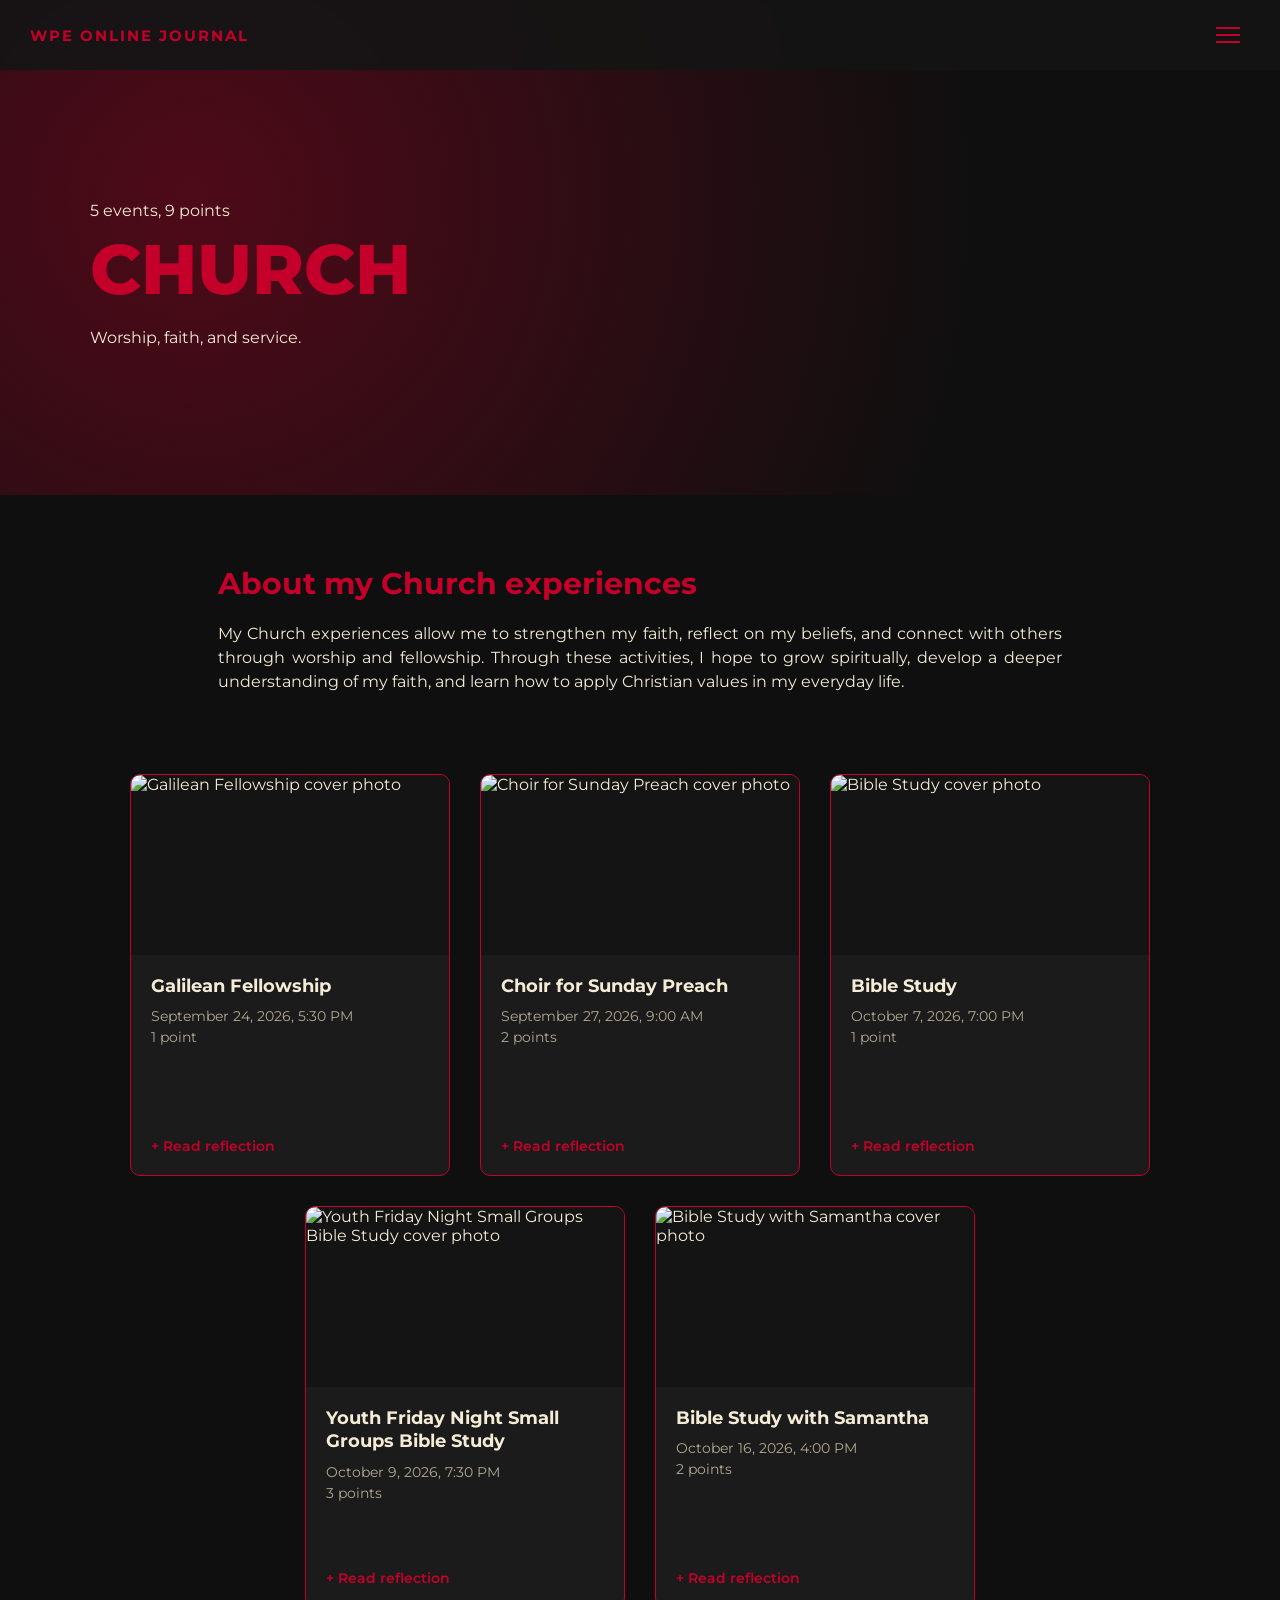
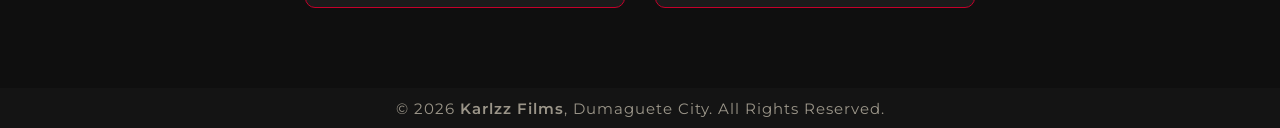
==== HTML/church.html @ ab8cbc05 "Add files via upload" ====
<!DOCTYPE html>
<html>
	<head>
		<meta charset="UTF-8">
		<meta name="viewport" content="width=device-width, initial-scale=1">
		<title>Church | WPE Online Journal</title>
		<link rel="shortcut icon" href="../IMAGES/Icons/favicon.ico" type="image/x-icon">
		<link rel="stylesheet" href="../CSS/global.css">
		<link rel="stylesheet" href="../CSS/darktheme.css" id="changeTheme">
	</head>

	<body>
		<div class="topsection">
			<!--Header Section-->
			<div class="header">
				<h2>WPE Online Journal</h2>
			</div>

			<!--Navigation Section (hamburger menu)-->
			<div class="nav">
				<details class="menu">
					<summary class="menubtn" aria-label="Open menu"><span></span><span></span><span></span></summary>
					<div class="menupanel">
						<a href="../index.html">Home</a>
						<a href="church.html" id="active">Church</a>
						<a href="classroom.html">Classroom</a>
						<a href="community.html">Community</a>
						<a href="court.html">Court</a>
						<a href="culture.html">Culture</a>
						<div class="menutheme">
							<p><img src="../IMAGES/Icons/themeicon1.png" alt="Theme Icon" id="themeicon">Theme</p>
							<div>
								<button class="themebtn" onclick="darkTheme()">Dark</button>
								<button class="themebtn" onclick="lightTheme()">Light</button>
							</div>
						</div>
					</div>
				</details>
			</div>
		</div>

		<!--Main Section-->
		<div class="main">
			<div class="herophotocontainer">
				<div class="herotext">
					<p>5 events, 9 points</p>
					<h1>Church</h1>
					<p>Worship, faith, and service.</p>
				</div>
			</div>
			<div class="section">
				<div class="introduction">
					<h2>About my Church experiences</h2>
					<p>My Church experiences allow me to strengthen my faith, reflect on my beliefs, and connect with others through worship and fellowship. Through these activities, I hope to grow spiritually, develop a deeper understanding of my faith, and learn how to apply Christian values in my everyday life.
</p>
				</div>
				<div class="cards">
				<details class="card">
					<summary>
						<img src="../IMAGES/Photos/fellow1.jpeg" alt="Galilean Fellowship cover photo" class="cardcover">
						<div class="cardinfo">
							<h3>Galilean Fellowship</h3>
							<span class="carddate">September 24, 2026, 5:30 PM</span>
							<span class="cardpoints">1 point</span>
							<span class="cardhint"></span>
						</div>
					</summary>
					<div class="cardbody">
						<dl class="cardmeta">
							<dt>Organizer</dt><dd>University Spiritual Life Council</dd>
							<dt>My involvement</dt><dd>Participant</dd>
							<dt>Evidence</dt><dd>Picture</dd>
						</dl>
						<h4>Reflection</h4>
						<p>The Galilean Fellowship was held on September 24, 2026, at the Silliman University Amphitheater. It was attended by CHS students, and I participated with my friends and classmates from CHS 1-EE. At the beginning of the activity, we sang and danced along to songs, including “This Is the Day.” After that, we went to our assigned groups and formed a circle where we introduced ourselves to one another. We then read Bible verses and had a question-and-answer session about them. The activity ended with snacks, a closing prayer, and everyone going home. My role in the activity was simply as a participant, but I actively joined the different parts of the fellowship.</p>
						<p>Before the activity, I expected it to be a little boring because I thought it would mostly consist of lectures. However, it turned out to be a fun and interactive experience. One thing I learned from the activity was always to remember things with gratitude and to appreciate what I have. It reminded me that the things I have now are not something I achieved completely on my own, because there are people who helped me along the way. During the activity, I was excited to see what would happen next, and afterward, I felt closer to God and to the friends who have helped me and continue to be there for me. I also realized that there are many things I have right now that I have not really expressed my appreciation for, especially toward the people who helped me achieve them.</p>
						<p>The experience made me look at the people and things around me differently. I realized that gratitude should not only be something I feel privately but something that I should also express to the people who have been there for me. I can apply what I learned by becoming more appreciative of the people who are willing to stay by my side and help me when I face uncertainty in life. I also want to continue being involved in activities where I can strengthen my relationship with God and with the people around me. If I were to participate in the activity again, I would try to be even more involved and pay closer attention to the lessons being shared so I could understand and reflect on them more deeply.</p>
						<p>Because of this activity, I am more aware of the people who have helped me become who I am today, and I am reminded to appreciate them while they are still by my side.</p>
						<h4>Evidence of participation</h4>
						<div class="evidence">
							<img src="../IMAGES/Photos/fellow1.jpeg" alt="Galilean Fellowship, evidence photo 1">
							<img src="../IMAGES/Photos/fellow2.jpeg" alt="Galilean Fellowship, evidence photo 2">
							<img src="../IMAGES/Photos/fellow3.jpeg" alt="Galilean Fellowship, evidence photo 3">
						</div>
					</div>
				</details>
				<details class="card">
					<summary>
						<img src="../IMAGES/Photos/preach1.jpg" alt="Choir for Sunday Preach cover photo" class="cardcover">
						<div class="cardinfo">
							<h3>Choir for Sunday Preach</h3>
							<span class="carddate">September 27, 2026, 9:00 AM</span>
							<span class="cardpoints">2 points</span>
							<span class="cardhint"></span>
						</div>
					</summary>
					<div class="cardbody">
						<dl class="cardmeta">
							<dt>Organizer</dt><dd>January Alpuerto</dd>
							<dt>My involvement</dt><dd>Choir Member</dd>
							<dt>Evidence</dt><dd>Picture</dd>
						</dl>
						<h4>Reflection</h4>
						<p>On September 27, 2026, I participated as a guitarist in a Sunday service at the Chapel of Evangel in Silliman University. Before the service started, my fellow choir members and I rehearsed and prepared for the service. During the service, we accompanied the hymns with the choir, and we also played the song “God Will Make a Way.” I participated together with my friend Lyrico, our CHS instructor Rev. January Alpuerto, and the other choir members. My main responsibility was to play the guitar and do my part while working together with the rest of the choir.</p>
						<p>Before the activity, I was really nervous because I kept overthinking that I might mess something up while playing the guitar. However, I learned that panicking during a performance would only make things worse, so I needed to stay calm and trust myself. I also learned more about the message of the song “God Will Make a Way.” It reminded me that even when I feel like I cannot do something or become nervous about it, God can still make a way for me to do better. My values of faith, teamwork, and responsibility were also expressed through the activity. I showed faith by trusting God's plan, teamwork by rehearsing and practicing with the choir, and responsibility by doing my part and helping others do theirs.</p>
						<p>This experience changed the way I think about performing in front of people. Before, I always thought about playing for them, but after this experience, I started thinking about playing for myself, for God, and for the better. I want to continue participating in the choir whenever I have the opportunity, while becoming more willing to contribute my ideas and participate actively. The experience also helped me become closer to God, one step at a time, while giving me more experience playing with a choir. If I were to do this activity again, I would prepare more, stop overthinking, and be more willing to share my ideas. For example, I had an idea of dividing the choir into main vocals and second voices, but I was too shy to suggest it. Next time, I want to avoid letting good ideas go to waste just because I am nervous about sharing them.</p>
						<p>Because of this activity, I am more willing to trust God's plan, stay calm when facing pressure, and continue improving instead of letting fear and overthinking stop me from doing what I can.</p>
						<h4>Evidence of participation</h4>
						<div class="evidence">
							<img src="../IMAGES/Photos/preach1.jpg" alt="Choir for Sunday Preach, evidence photo 1">
							<img src="../IMAGES/Photos/preach2.jpg" alt="Choir for Sunday Preach, evidence photo 2">
						</div>
					</div>
				</details>
				<details class="card">
					<summary>
						<img src="../IMAGES/Photos/les1.jpg" alt="Bible Study cover photo" class="cardcover">
						<div class="cardinfo">
							<h3>Bible Study</h3>
							<span class="carddate">October 7, 2026, 7:00 PM</span>
							<span class="cardpoints">1 point</span>
							<span class="cardhint"></span>
						</div>
					</summary>
					<div class="cardbody">
						<dl class="cardmeta">
							<dt>Organizer</dt><dd>Menelissa Abella</dd>
							<dt>My involvement</dt><dd>Participant</dd>
							<dt>Evidence</dt><dd>Picture</dd>
						</dl>
						<h4>Reflection</h4>
						<p>I attended a Bible study with Leslie and Krisha at a place near NORSU Main Campus. I forgot which book of the Bible the discussion was from, but the topic was about baptism and repentance. The organizers explained that baptism is the termination of our old selves, while repentance is a change of mind. We also sang a song together, which I enjoyed, although I was not entirely comfortable with some parts of how they conducted the gathering.</p>
						<p>Since I am a Catholic, I was not used to their way of worshipping. After singing, they would read the lyrics line by line and shout “Amen” after each line. The tone they used while reading also felt unfamiliar to me because, where I come from, that kind of tone can sometimes be interpreted as mocking or disrespectful. However, I understand that this was my first time experiencing their way of worshipping, and I do not intend to offend anyone by sharing how I felt. Despite my initial discomfort, I learned that different religions and communities have different ways of expressing their faith and love for God, and that is okay.</p>
						<p>Moving forward, I want to be more open to experiencing different ways of worshipping God. I realized that I should not immediately judge a practice just because I am unfamiliar with it. Perhaps, with more exposure and understanding, I will become more comfortable participating in gatherings like this. Although I felt uncomfortable at first, I still enjoyed the experience, and it helped me feel closer to God, one step at a time.</p>
						<p>Because of this activity, I am more open to understanding different ways of worshipping God, even when they are unfamiliar to me, and more willing to appreciate the different ways people express their faith.</p>
						<h4>Evidence of participation</h4>
						<div class="evidence">
							<img src="../IMAGES/Photos/les1.jpg" alt="Bible Study, evidence photo 1">
							<img src="../IMAGES/Photos/les2.jpg" alt="Bible Study, evidence photo 2">
							<img src="../IMAGES/Photos/les3.jpg" alt="Bible Study, evidence photo 3">
						</div>
					</div>
				</details>
				<details class="card">
					<summary>
						<img src="../IMAGES/Photos/davin1.jpg" alt="Youth Friday Night Small Groups Bible Study cover photo" class="cardcover">
						<div class="cardinfo">
							<h3>Youth Friday Night Small Groups Bible Study</h3>
							<span class="carddate">October 9, 2026, 7:30 PM</span>
							<span class="cardpoints">3 points</span>
							<span class="cardhint"></span>
						</div>
					</summary>
					<div class="cardbody">
						<dl class="cardmeta">
							<dt>Organizer</dt><dd>Davin Erickson</dd>
							<dt>My involvement</dt><dd>Group Leader</dd>
							<dt>Evidence</dt><dd>Picture</dd>
						</dl>
						<h4>Reflection</h4>
						<p>I attended a Bible study at Dumaguete Christian Church, where we discussed Jesus' sacrifice for our sins. Compared to my previous Bible study experience, this gathering felt more solemn and familiar to me as a Catholic. I also learned that the church holds a Chinese-language worship service in the morning. The pastor and the church members welcomed us warmly, which made me feel comfortable and relaxed. After the worship service, we were divided into groups, and I became the leader of one of the subgroups. We discussed two questions about how we understand Jesus' sacrifice and what it means to live a life of gratitude for what He has done for us.</p>
						<p>One question asked us to imagine how we would react if we were children learning for the first time that Jesus died for our sins. As a group, we discussed how this could feel like a responsibility we never asked for or even a sense of guilt for something we did not fully understand. We also wondered what would happen if we had been born into a different religion or without any religious influence. This made me think more deeply about my own faith and how I came to believe in God. However, the question that affected me the most was about how much we were willing to sacrifice to live a life of gratitude for Jesus' sacrifice. One of my groupmates asked something along the lines of how far we wanted to go in living that kind of life. It made me realize that although I always tell myself that I believe in Jesus and trust God, I rarely question the extent to which I am willing to make sacrifices for my faith. I also realized that people experience faith differently, and the sacrifices they are willing to make may vary depending on their spiritual journey.</p>
						<p>Moving forward, I want to reflect more on what it truly means to live according to my faith instead of simply saying that I believe in God. I want to understand how I can express my gratitude for Jesus' sacrifice through my everyday actions and decisions. I know that faith is not just about how much I am willing to give up, but also about how I live, how I treat others, and how I remain faithful to God even when it is difficult. I may not have a definite answer to how much I am willing to sacrifice, but I believe that asking myself this question is already a step toward understanding my faith more deeply.</p>
						<p>Because of this activity, I am more aware of the depth of my faith and more willing to question whether my actions reflect the trust and gratitude I say I have toward God. It reminded me that faith is not only something I believe in but also something I should continue to understand and live out.</p>
						<h4>Evidence of participation</h4>
						<div class="evidence">
							<img src="../IMAGES/Photos/davin1.jpg" alt="Youth Friday Night Small Groups Bible Study, evidence photo 1">
							<img src="../IMAGES/Photos/davin2.jpg" alt="Youth Friday Night Small Groups Bible Study, evidence photo 2">
							<img src="../IMAGES/Photos/davin3.jpg" alt="Youth Friday Night Small Groups Bible Study, evidence photo 3">
						</div>
					</div>
				</details>
				<details class="card">
					<summary>
						<img src="../IMAGES/Photos/sam1.jpg" alt="Bible Study with Samantha cover photo" class="cardcover">
						<div class="cardinfo">
							<h3>Bible Study with Samantha</h3>
							<span class="carddate">October 16, 2026, 4:00 PM</span>
							<span class="cardpoints">2 points</span>
							<span class="cardhint"></span>
						</div>
					</summary>
					<div class="cardbody">
						<dl class="cardmeta">
							<dt>Organizer</dt><dd>Samantha Claire Fuchs</dd>
							<dt>My involvement</dt><dd>Participant, Videographer</dd>
							<dt>Evidence</dt><dd>Video</dd>
						</dl>
						<h4>Reflection</h4>
						<p>During this Bible study, Samantha asked us what message stood out to us from reading Ephesians 1:15–23. It was a relaxed and simple gathering with only three of us present: me, Samantha, and Nichole. I also served as the videographer for the activity, documenting our time together while participating in the discussion.</p>
						<p>My answer focused on being grateful for God's blessings and thankful for Jesus' sacrifice for us. This reflection was connected to the Bible study hosted by Davin, where I questioned how much I was willing to sacrifice to live according to my faith. It was also influenced by our Galilean Fellowship, which had the theme “Remembering with Gratitude.” These experiences helped me understand that gratitude is not just about acknowledging what God has done for us but also about remembering His goodness and allowing that appreciation to influence how we live. Even in a small and relaxed gathering, I was able to reflect on my faith and recognize the importance of being thankful.</p>
						<p>Moving forward, I want to be more intentional about remembering God's blessings instead of taking them for granted. I also want to apply the lessons I have learned from these Bible studies by expressing my gratitude through my actions and how I treat other people. Whether through simple everyday experiences or moments of spiritual reflection, I want to keep reminding myself of God's goodness and Jesus' sacrifice.</p>
						<p>Because of this activity, I am more aware of the importance of gratitude in my spiritual life and more encouraged to remember God's blessings and Jesus' sacrifice, allowing them to guide how I live out my faith.</p>
						<h4>Video evidence</h4>
						<iframe width="560" height="315" src="https://www.youtube.com/embed/4w_zEvIsMjI?si=ZDG0_lAEngkMWP3l" title="YouTube video player" frameborder="0" allow="accelerometer; autoplay; clipboard-write; encrypted-media; gyroscope; picture-in-picture; web-share" referrerpolicy="strict-origin-when-cross-origin" allowfullscreen></iframe>
					</div>
				</details>
				</div>
			</div>
		</div>

		<!--Footer Section-->
		<div class="footer">
			<p>
				&copy; 2026 <a href="https://linktr.ee/karlzzfilms" target="_blank">Karlzz Films</a>, Dumaguete City. All Rights Reserved.
			</p>
		</div>
		<script src="../JS/functionality.js"></script>
	</body>
</html>
---- CSS/global.css ----
@import url('https://fonts.googleapis.com/css2?family=Montserrat:ital,wght@0,100..900;1,100..900&display=swap');

* {
	box-sizing: border-box;
	padding: 0;
	margin: 0;
}

body {
	width: 100%;
	font-family: Montserrat, sans-serif;
	background-color: var(--bg);
	color: var(--text);
}

b, strong {
	font-weight: 700;
	color: var(--accent);
}

/* ---------- Top bar + hamburger menu ---------- */
.topsection {
	width: 100%;
	height: 70px;
	position: fixed;
	display: flex;
	align-items: center;
	justify-content: space-between;
	z-index: 999;
	backdrop-filter: blur(2px);
	background: var(--bar);
}

.header {
	padding: 0 20px 0 clamp(20px, 3vw, 30px);
}

.header h2 {
	font-size: 15px;
	letter-spacing: 2px;
	text-transform: uppercase;
	color: var(--accent);
}

.nav {
	margin-left: auto;
	padding: 0 clamp(12px, 3vw, 30px);
}

.menu {
	position: relative;
}

.menubtn {
	display: block;
	width: 44px;
	height: 44px;
	padding: 14px 10px;
	list-style: none;
	cursor: pointer;
}

.menubtn::-webkit-details-marker {
	display: none;
}

.menubtn span {
	display: block;
	height: 2px;
	background-color: var(--accent);
	transition: transform 0.3s ease, opacity 0.3s ease;
}

.menubtn span + span {
	margin-top: 5px;
}

.menu[open] .menubtn span:nth-child(1) {
	transform: translateY(7px) rotate(45deg);
}

.menu[open] .menubtn span:nth-child(2) {
	opacity: 0;
}

.menu[open] .menubtn span:nth-child(3) {
	transform: translateY(-7px) rotate(-45deg);
}

.menupanel {
	position: absolute;
	right: 0;
	top: 54px;
	width: 230px;
	max-width: calc(100vw - 24px);
	max-height: calc(100vh - 90px);
	overflow-y: auto;
	border: 1px solid var(--accent);
	border-radius: 10px;
	background-color: var(--bar);
	backdrop-filter: blur(6px);
	box-shadow: 0 12px 25px var(--shadow);
	animation: openCard 0.3s ease;
}

.menupanel a {
	display: block;
	padding: 14px 20px;
	font-size: 14px;
	letter-spacing: 1px;
	text-transform: uppercase;
	text-decoration: none;
	color: var(--text);
	transition: background-color 0.2s ease, color 0.2s ease, padding-left 0.2s ease;
}

.menupanel a:hover {
	color: var(--onaccent);
	background-color: var(--accent);
	padding-left: 26px;
}

.menupanel a#active {
	color: var(--accent);
	font-weight: 600;
}

.menupanel a#active:hover {
	color: var(--onaccent);
}

.menutheme {
	padding: 14px 20px;
	border-top: 1px solid var(--accent);
}

.menutheme p {
	display: flex;
	align-items: center;
	gap: 10px;
	margin-bottom: 10px;
	font-size: 14px;
	color: var(--muted);
}

.menutheme img {
	width: 20px;
}

.menutheme div {
	display: flex;
	gap: 10px;
}

button.themebtn {
	flex: 1;
	padding: 8px 10px;
	border: 1px solid var(--accent);
	border-radius: 10px;
	background: none;
	color: var(--accent);
	font-family: Montserrat, sans-serif;
	cursor: pointer;
	transition: all 0.2s ease;
}

button.themebtn:hover {
	color: var(--onaccent);
	background-color: var(--accent);
}

/* ---------- Hero ---------- */
.herophotocontainer {
	width: 100%;
	min-height: 55vh;
	display: flex;
	align-items: center;
	padding: 120px clamp(25px, 7vw, 100px) 60px;
	background: radial-gradient(circle at 15% 40%, var(--shadow), var(--bg) 70%);
}

.herotext h1 {
	font-size: clamp(36px, 7vw, 70px);
	font-weight: 800;
	line-height: 1.05;
	text-transform: uppercase;
	color: var(--accent);
	margin: 10px 0 20px;
}

.herotext p {
	font-size: 16px;
	line-height: 1.5;
	max-width: 520px;
	margin-bottom: 6px;
}

/* ---------- Sections ---------- */
.section {
	width: 100%;
	background-color: var(--bg);
	padding-top: 20px;
}

.section h2 {
	font-size: clamp(24px, 4vw, 30px);
	font-weight: 700;
	color: var(--accent);
	margin-bottom: 20px;
}

.section p {
	text-align: justify;
	font-size: 16px;
	line-height: 1.5;
}

.introduction {
	max-width: 1100px;
	margin: 0 auto;
	padding: 50px clamp(25px, 10vw, 200px);
}

.section1 {
	width: 100%;
	padding: 50px clamp(25px, 7vw, 100px);
	background-color: var(--bg2);
}

.section1 h2 {
	text-align: center;
}

/* ---------- Cards (all the same size, centered) ---------- */
.cards {
	display: flex;
	flex-wrap: wrap;
	justify-content: center;
	align-items: flex-start;
	gap: 30px;
	padding: 30px clamp(20px, 7vw, 100px) 80px;
}

.section1 .cards {
	padding: 10px 0;
}

.card {
	display: block;
	background-color: var(--card);
	color: var(--text);
	border: 1px solid var(--accent);
	border-radius: 10px;
	overflow: hidden;
	text-decoration: none;
	transition: transform 0.3s ease, box-shadow 0.3s ease;
}

.card:hover {
	transform: translateY(-8px);
	box-shadow: 0 12px 25px var(--shadow);
}

.cards > .card {
	flex: 0 1 320px;
	min-width: 0;
}

details.card[open] {
	flex: 0 0 100%;
}

details.card[open]:hover {
	transform: none;
}

.card summary {
	display: block;
	list-style: none;
	cursor: pointer;
}

.card summary::-webkit-details-marker {
	display: none;
}

.cardcover {
	display: block;
	width: 100%;
	height: 180px;
	object-fit: cover;
	background-color: var(--bg2);
	transition: transform 0.4s ease;
}

.card:hover .cardcover {
	transform: scale(1.05);
}

details.card[open] .cardcover {
	height: clamp(180px, 30vw, 260px);
}

.cardinfo {
	height: 220px;
	padding: 20px;
	display: flex;
	flex-direction: column;
}

details.card[open] .cardinfo {
	height: auto;
}

.card h3 {
	display: -webkit-box;
	-webkit-line-clamp: 3;
	line-clamp: 3;
	-webkit-box-orient: vertical;
	overflow: hidden;
	font-size: 18px;
	font-weight: 700;
	line-height: 1.3;
	margin-bottom: 8px;
}

details.card[open] h3 {
	display: block;
}

.carddate, .cardpoints, .cardtag {
	display: block;
	font-size: 14px;
	line-height: 1.5;
	color: var(--muted);
}

.cardhint {
	display: block;
	margin-top: auto;
	padding-top: 15px;
	font-size: 14px;
	font-weight: 600;
	color: var(--accent);
}

.cardhint::before {
	content: "+ Read reflection";
}

details[open] .cardhint::before {
	content: "\2212  Close reflection";
}

.catcard {
	display: flex;
	flex-direction: column;
	height: 230px;
	padding: 25px;
}

.catcard .cardhint::before {
	content: "Open page";
}

.cardbody {
	padding: 0 clamp(20px, 4vw, 30px) 30px;
	border-top: 1px solid var(--accent);
	animation: openCard 0.5s ease;
}

@keyframes openCard {
	from {
		opacity: 0;
		transform: translateY(-15px);
	}
	to {
		opacity: 1;
		transform: translateY(0);
	}
}

.cardbody h4 {
	font-size: 16px;
	font-weight: 700;
	color: var(--accent);
	margin: 25px 0 8px;
}

.cardbody p {
	max-width: 750px;
	text-align: left;
}

.cardbody p + p {
	margin-top: 12px;
}

.cardmeta {
	display: grid;
	grid-template-columns: max-content 1fr;
	gap: 6px 20px;
	margin-top: 20px;
	font-size: 15px;
	line-height: 1.5;
}

.cardmeta dt {
	font-weight: 600;
	color: var(--muted);
}

.evidence {
	display: flex;
	flex-wrap: wrap;
	gap: 15px;
	margin-top: 10px;
}

.evidence img {
	width: auto;
	max-width: 100%;
	height: 200px;
	object-fit: cover;
	border-radius: 10px;
	transition: transform 0.3s ease;
}

.evidence img:hover {
	transform: scale(1.04);
}

.cardbody video {
	display: block;
	width: 100%;
	max-width: 640px;
	margin-top: 10px;
	border-radius: 10px;
	background-color: var(--bg2);
}

/* ---------- Stats ---------- */
.stats {
	display: flex;
	flex-wrap: wrap;
	justify-content: center;
	gap: 30px;
	padding: 10px clamp(20px, 7vw, 100px) 60px;
}

.statcard {
	flex: 1 1 200px;
	max-width: 260px;
	padding: 30px;
	text-align: center;
}

.statcard h3 {
	font-size: clamp(36px, 8vw, 50px);
	font-weight: 800;
	color: var(--accent);
	margin-bottom: 5px;
}

/* ---------- Photo switcher ---------- */
.timeline {
	display: flex;
	flex-direction: column;
	align-items: center;
	gap: 30px;
	padding: 50px clamp(20px, 10vw, 200px);
}

.timeline img {
	width: auto;
	max-width: 100%;
	height: clamp(220px, 45vw, 400px);
	object-fit: cover;
	border-radius: 20px;
}

.timelinebtns {
	display: flex;
	flex-wrap: wrap;
	justify-content: center;
	gap: 15px 25px;
	margin-bottom: 20px;
}

.timelinebtn {
	border: 1px solid var(--accent);
	color: var(--accent);
	border-radius: 10px;
	padding: 7px 15px;
	background: none;
	font-family: Montserrat, sans-serif;
	cursor: pointer;
	transition: all 0.2s ease;
}

.timelinebtn:hover {
	color: var(--onaccent);
	background-color: var(--accent);
	transform: translateY(-3px);
}

/* ---------- Footer ---------- */
.footer {
	width: 100%;
	min-height: 40px;
	background-color: var(--bg2);
	display: flex;
	justify-content: center;
	align-items: center;
}

.footer p {
	padding: 10px 15px;
	font-size: 15px;
	letter-spacing: 1px;
	text-align: center;
	color: var(--text);
	opacity: 0.6;
	transition: opacity 0.3s ease;
}

.footer p:hover {
	opacity: 1;
}

.footer a {
	color: var(--text);
	text-decoration: none;
	font-weight: 600;
	transition: color 0.3s ease;
}

.footer a:hover {
	color: var(--accent);
}

/* ---------- Keyboard focus + reduced motion ---------- */
summary:focus-visible, .card:focus-visible, button:focus-visible, a:focus-visible {
	outline: 2px solid var(--accent);
	outline-offset: 3px;
}

@media (prefers-reduced-motion: reduce) {
	* {
		transition: none !important;
		animation: none !important;
	}
}

/* ---------- Phones ---------- */
@media (max-width: 600px) {
	.header h2 {
		font-size: 12px;
		letter-spacing: 1px;
	}

	.herophotocontainer {
		min-height: 45vh;
		padding-top: 110px;
	}

	.section p {
		text-align: left;
	}

	.cardmeta {
		grid-template-columns: 1fr;
		gap: 0;
	}

	.cardmeta dd {
		margin-bottom: 10px;
	}

	.footer p {
		font-size: 12px;
		letter-spacing: 0;
	}
}
---- CSS/darktheme.css ----
/* Dark theme: black background, cream text, red-maroon accent */
:root {
	--bg: #0f0f0f;
	--bg2: rgb(20, 20, 20);
	--bar: rgba(20, 20, 20, 0.9);
	--card: rgb(27, 27, 27);
	--text: #f5ecd7;
	--muted: #b3a891;
	--accent: rgb(196, 0, 42);
	--onaccent: #f5ecd7;
	--shadow: rgba(196, 0, 42, 0.35);
}
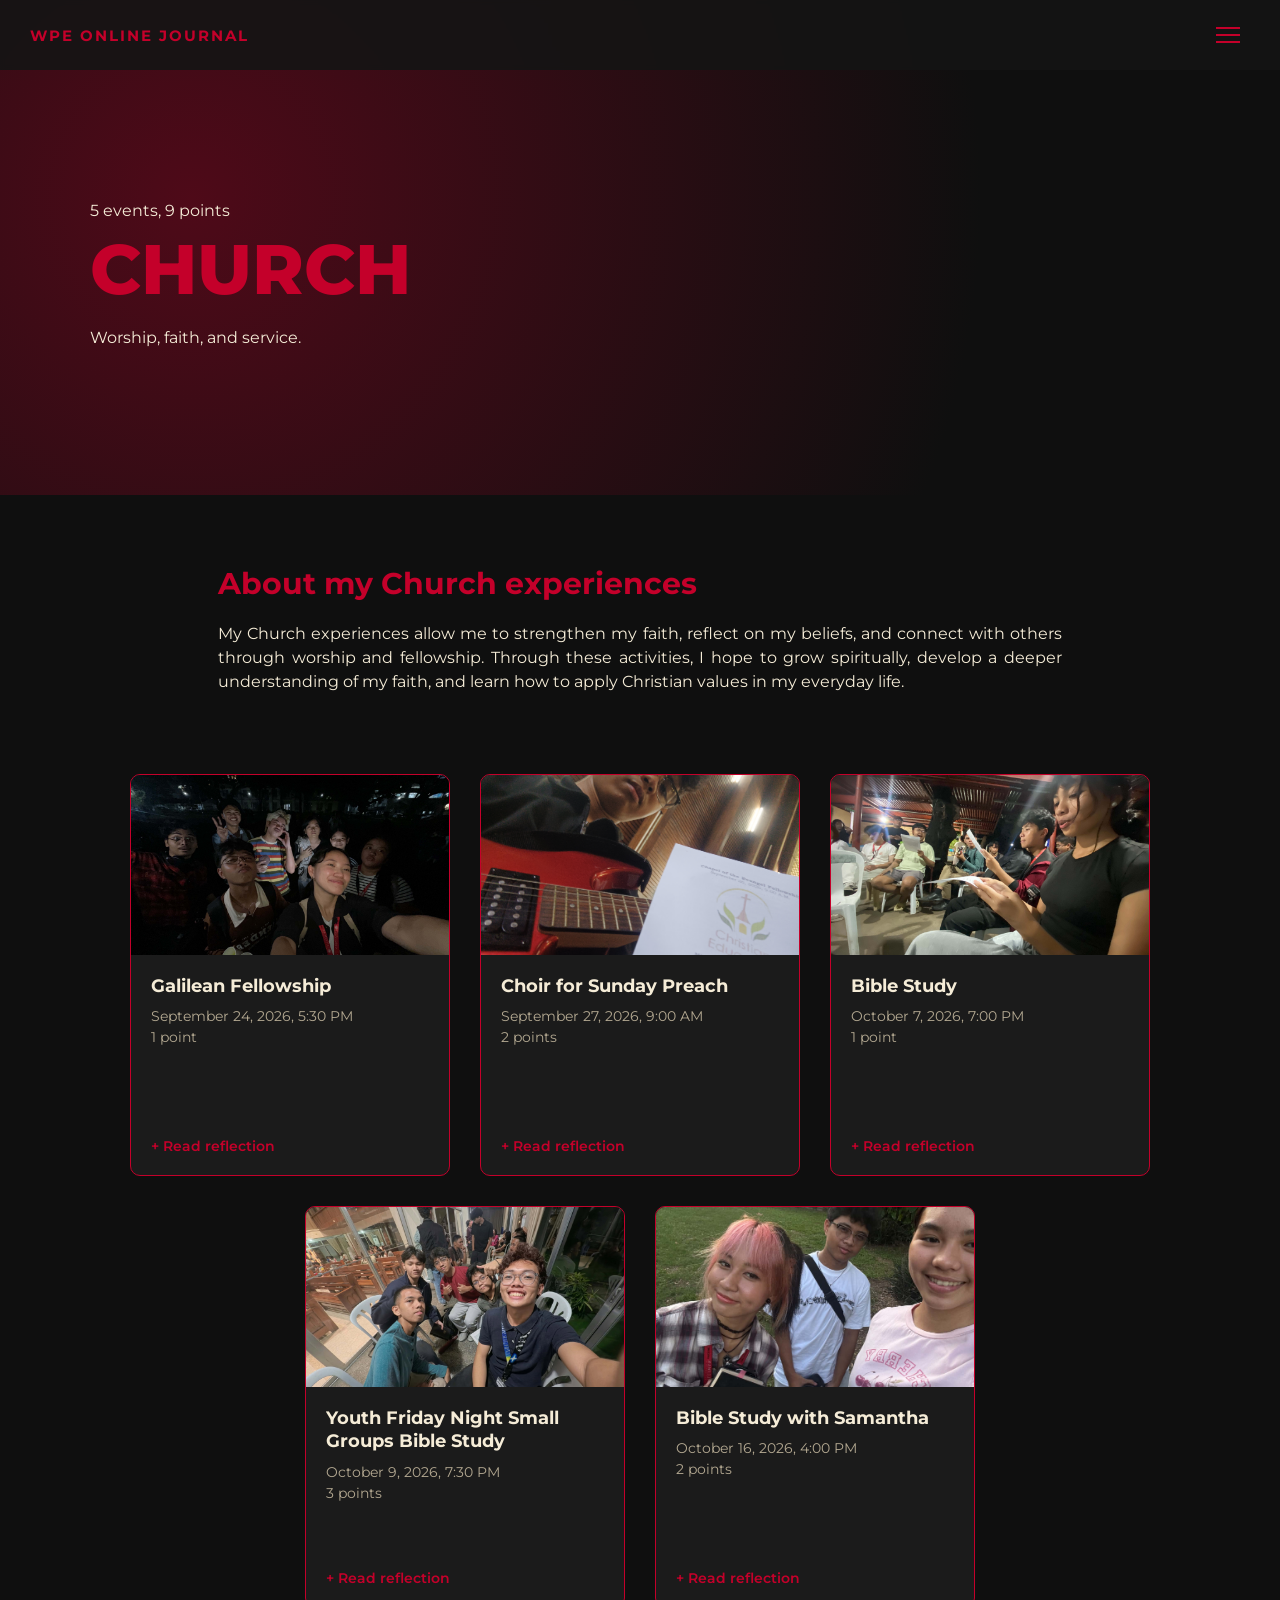
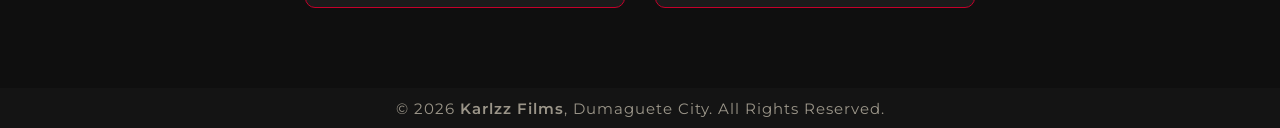
==== commit 9519ff89: "Adjustments" ====
--- a/HTML/church.html
+++ b/HTML/church.html
@@ -192,8 +192,10 @@
 						<p>Moving forward, I want to be more intentional about remembering God's blessings instead of taking them for granted. I also want to apply the lessons I have learned from these Bible studies by expressing my gratitude through my actions and how I treat other people. Whether through simple everyday experiences or moments of spiritual reflection, I want to keep reminding myself of God's goodness and Jesus' sacrifice.</p>
 						<p>Because of this activity, I am more aware of the importance of gratitude in my spiritual life and more encouraged to remember God's blessings and Jesus' sacrifice, allowing them to guide how I live out my faith.</p>
 						<h4>Video evidence</h4>
-						<iframe width="560" height="315" src="https://www.youtube.com/embed/4w_zEvIsMjI?si=ZDG0_lAEngkMWP3l" title="YouTube video player" frameborder="0" allow="accelerometer; autoplay; clipboard-write; encrypted-media; gyroscope; picture-in-picture; web-share" referrerpolicy="strict-origin-when-cross-origin" allowfullscreen></iframe>
-					</div>
+						<video controls>
+							<source src="../VIDEO/biblestudy.mp4" type="video/mp4">
+							Your browser does not support the video tag.
+						</video>
 				</details>
 				</div>
 			</div>
